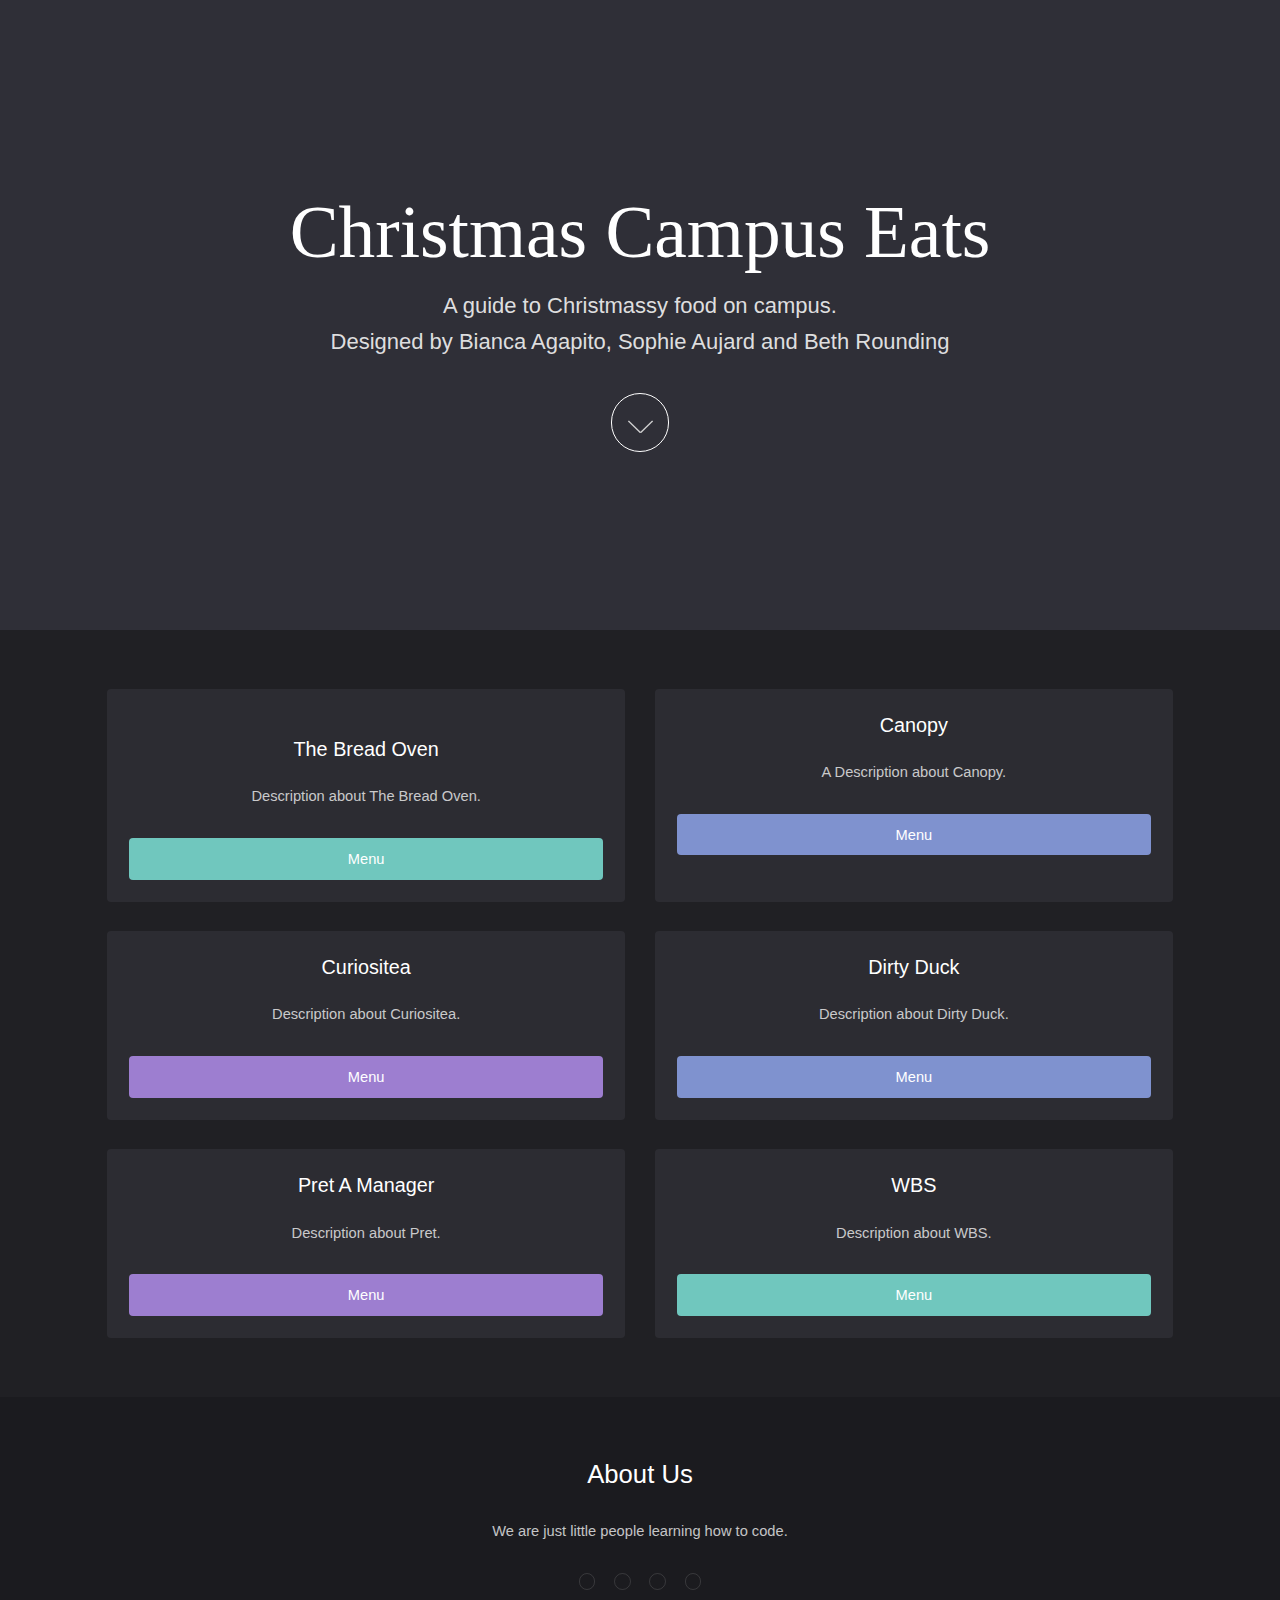
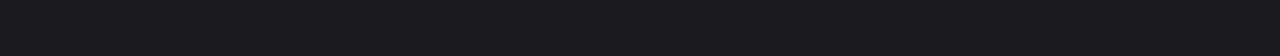
==== index2.html @ 84217073 "Updated website" ====
<!DOCTYPE HTML>
<!--
	Full Motion by TEMPLATED
	templated.co @templatedco
	Released for free under the Creative Commons Attribution 3.0 license (templated.co/license)
-->
<html>
	<head>
		<title>Christmas Campus Eats</title>
		<meta charset="utf-8" />
		<meta name="viewport" content="width=device-width, initial-scale=1" />
		<link rel="stylesheet" href="assets/css/main.css" />
	</head>
	<body id="top">

			<!-- Banner -->
			<!--
				To use a video as your background, set data-video to the name of your video without
				its extension (eg. images/banner). Your video must be available in both .mp4 and .webm
				formats to work correctly.
			-->
				<section id="banner" data-video="images/banner">
					<div class="inner">
						<header>
							<h1>Christmas Campus Eats</h1>
							<p>A guide to Christmassy food on campus.<br />
							Designed by Bianca Agapito, Sophie Aujard and Beth Rounding</p>
						</header>
						<a href="#main" class="more">Learn More</a>
					</div>
				</section>

			<!-- Main -->
				<div id="main">
					<div class="inner">

					<!-- Boxes -->
						<div class="thumbnails">

							<div class="box">
								<img src="turkey-cranberry-and-stuffing-baguette.jpeg" alt="" />
								<div class="inner">
									<h3>The Bread Oven</h3>
									<p>Description about The Bread Oven.</p>
									<a href="https://youtu.be/s6zR2T9vn2c" class="button fit" data-poptrox="youtube,800x400">Menu</a>
								</div>
							</div>

							<div class="box">
								<a href="https://youtu.be/s6zR2T9vn2c" class="image fit"><img src="images/pic02.jpg" alt="" /></a>
								<div class="inner">
									<h3>Canopy</h3>
									<p>A Description about Canopy.</p>
									<a href="https://youtu.be/s6zR2T9vn2c" class="button style2 fit" data-poptrox="youtube,800x400">Menu</a>
								</div>
							</div>

							<div class="box">
								<a href="https://youtu.be/s6zR2T9vn2c" class="image fit"><img src="images/pic03.jpg" alt="" /></a>
								<div class="inner">
									<h3>Curiositea</h3>
									<p> Description about Curiositea.</p>
									<a href="https://youtu.be/s6zR2T9vn2c" class="button style3 fit" data-poptrox="youtube,800x400">Menu</a>
								</div>
							</div>

							<div class="box">
								<a href="https://youtu.be/s6zR2T9vn2c" class="image fit"><img src="images/pic04.jpg" alt="" /></a>
								<div class="inner">
									<h3>Dirty Duck</h3>
									<p> Description about Dirty Duck.</p>
									<a href="https://youtu.be/s6zR2T9vn2c" class="button style2 fit" data-poptrox="youtube,800x400">Menu</a>
								</div>
							</div>

							<div class="box">
								<a href="https://youtu.be/s6zR2T9vn2c" class="image fit"><img src="images/pic05.jpg" alt="" /></a>
								<div class="inner">
									<h3>Pret A Manager</h3>
									<p> Description about Pret.</p>
									<a href="https://youtu.be/s6zR2T9vn2c" class="button style3 fit" data-poptrox="youtube,800x400">Menu</a>
								</div>
							</div>

							<div class="box">
								<a href="https://youtu.be/s6zR2T9vn2c" class="image fit"><img src="images/pic06.jpg" alt="" /></a>
								<div class="inner">
									<h3>WBS</h3>
									<p> Description about WBS.</p>
									<a href="https://youtu.be/s6zR2T9vn2c" class="button fit" data-poptrox="youtube,800x400">Menu</a>
								</div>
							</div>

						</div>

					</div>
				</div>

			<!-- Footer -->
				<footer id="footer">
					<div class="inner">
						<h2>About Us</h2>
						<p>We are just little people learning how to code. </p>

						<ul class="icons">
							<li><a href="#" class="icon fa-twitter"><span class="label">Twitter</span></a></li>
							<li><a href="#" class="icon fa-facebook"><span class="label">Facebook</span></a></li>
							<li><a href="#" class="icon fa-instagram"><span class="label">Instagram</span></a></li>
							<li><a href="#" class="icon fa-envelope"><span class="label">Email</span></a></li>
						</ul>
					</div>
				</footer>

		<!-- Scripts -->
			<script src="assets/js/jquery.min.js"></script>
			<script src="assets/js/jquery.scrolly.min.js"></script>
			<script src="assets/js/jquery.poptrox.min.js"></script>
			<script src="assets/js/skel.min.js"></script>
			<script src="assets/js/util.js"></script>
			<script src="assets/js/main.js"></script>

	</body>
</html>
---- assets/css/main.css ----
body {
	color: rgb(65,75,86);
  font-family:helvetica;
  margin: 0;
}
/*
	Full Motion by TEMPLATED
	templated.co @templatedco
	Released for free under the Creative Commons Attribution 3.0 license (templated.co/license)
*/

/* Reset */

	html, body, div, span, applet, object, iframe, h1, h2, h3, h4, h5, h6, p, blockquote, pre, a, abbr, acronym, address, big, cite, code, del, dfn, em, img, ins, kbd, q, s, samp, small, strike, strong, sub, sup, tt, var, b, u, i, center, dl, dt, dd, ol, ul, li, fieldset, form, label, legend, table, caption, tbody, tfoot, thead, tr, th, td, article, aside, canvas, details, embed, figure, figcaption, footer, header, hgroup, menu, nav, output, ruby, section, summary, time, mark, audio, video {
		margin: 0;
		padding: 0;
		border: 0;
		font-size: 100%;
		font: inherit;
		vertical-align: baseline;
	}

	article, aside, details, figcaption, figure, footer, header, hgroup, menu, nav, section {
		display: block;
	}

	body {
		line-height: 1;
	}

	ol, ul {
		list-style: none;
	}

	blockquote, q {
		quotes: none;
	}

	blockquote:before, blockquote:after, q:before, q:after {
		content: '';
		content: none;
	}

	table {
		border-collapse: collapse;
		border-spacing: 0;
	}

	body {
		-webkit-text-size-adjust: none;
	}

/* Box Model */

	*, *:before, *:after {
		-moz-box-sizing: border-box;
		-webkit-box-sizing: border-box;
		box-sizing: border-box;
	}

/* Basic */

	@-ms-viewport {
		width: device-width;
	}

	body {
		-ms-overflow-style: scrollbar;
	}

	@media screen and (max-width: 480px) {

		html, body {
			min-width: 320px;
		}

	}

	body {
		background: #202024;
	}

		body.is-loading *, body.is-loading *:before, body.is-loading *:after {
			-moz-animation: none !important;
			-webkit-animation: none !important;
			-ms-animation: none !important;
			animation: none !important;
			-moz-transition: none !important;
			-webkit-transition: none !important;
			-ms-transition: none !important;
			transition: none !important;
		}

/* Type */

	body, input, select, textarea {
		color: rgba(255, 255, 255, 0.75);
		font-family: "Source Sans Pro", sans-serif;
		font-size: 14pt;
		font-weight: 300;
		line-height: 1.65;
	}

		@media screen and (max-width: 1680px) {

			body, input, select, textarea {
				font-size: 11pt;
			}

		}

		@media screen and (max-width: 1280px) {

			body, input, select, textarea {
				font-size: 11pt;
			}

		}

		@media screen and (max-width: 980px) {

			body, input, select, textarea {
				font-size: 12pt;
			}

		}

		@media screen and (max-width: 736px) {

			body, input, select, textarea {
				font-size: 12pt;
			}

		}

		@media screen and (max-width: 480px) {

			body, input, select, textarea {
				font-size: 12pt;
			}

		}

	a {
		-moz-transition: background-color 0.2s ease-in-out, color 0.2s ease-in-out;
		-webkit-transition: background-color 0.2s ease-in-out, color 0.2s ease-in-out;
		-ms-transition: background-color 0.2s ease-in-out, color 0.2s ease-in-out;
		transition: background-color 0.2s ease-in-out, color 0.2s ease-in-out;
		color: rgba(255, 255, 255, 0.75);
		text-decoration: none;
		border-bottom: 1px dotted;
		outline: 0;
	}

		a:hover {
			color: #FFF;
			border: none;
		}

	strong, b {
		color: #fff;
		font-weight: 400;
	}

	em, i {
		font-style: italic;
	}

	p {
		margin: 0 0 2em 0;
	}

	h1, h2, h3, h4, h5, h6 {
		color: #fff;
		font-weight: 400;
		line-height: 1.5;
		margin: 0 0 1em 0;
	}

		h1 a, h2 a, h3 a, h4 a, h5 a, h6 a {
			color: inherit;
			text-decoration: none;
		}

	h2 {
		font-size: 1.75em;
	}

	h3 {
		font-size: 1.35em;
	}

	h4 {
		font-size: 1.1em;
	}

	h5 {
		font-size: 0.9em;
	}

	h6 {
		font-size: 0.7em;
	}

	sub {
		font-size: 0.8em;
		position: relative;
		top: 0.5em;
	}

	sup {
		font-size: 0.8em;
		position: relative;
		top: -0.5em;
	}

	blockquote {
		border-left: solid 4px rgba(144, 144, 144, 0.25);
		font-style: italic;
		margin: 0 0 2em 0;
		padding: 0.5em 0 0.5em 2em;
	}

	code {
		background: rgba(144, 144, 144, 0.075);
		border-radius: 4px;
		border: solid 1px rgba(144, 144, 144, 0.25);
		font-family: "Courier New", monospace;
		font-size: 0.9em;
		margin: 0 0.25em;
		padding: 0.25em 0.65em;
	}

	pre {
		-webkit-overflow-scrolling: touch;
		font-family: "Courier New", monospace;
		font-size: 0.9em;
		margin: 0 0 2em 0;
	}

		pre code {
			display: block;
			line-height: 1.75;
			padding: 1em 1.5em;
			overflow-x: auto;
		}

	hr {
		border: 0;
		border-bottom: solid 1px rgba(144, 144, 144, 0.25);
		margin: 2em 0;
	}

		hr.major {
			margin: 3em 0;
		}

	.align-left {
		text-align: left;
	}

	.align-center {
		text-align: center;
	}

	.align-right {
		text-align: right;
	}

/* Section/Article */

	section.special, article.special {
		text-align: center;
	}

	header p {
		color: rgba(255, 255, 255, 0.5);
		position: relative;
		margin: 0 0 1.5em 0;
	}

	header h2 + p {
		font-size: 1.25em;
		margin-top: -1em;
	}

	header h3 + p {
		font-size: 1.1em;
		margin-top: -0.8em;
	}

	header h4 + p,
	header h5 + p,
	header h6 + p {
		font-size: 0.9em;
		margin-top: -0.6em;
	}

/* Box */

	.thumbnails {
		display: -moz-flex;
		display: -webkit-flex;
		display: -ms-flex;
		display: flex;
		-moz-align-items: stretch;
		-webkit-align-items: stretch;
		-ms-align-items: stretch;
		align-items: stretch;
		-moz-justify-content: center;
		-webkit-justify-content: center;
		-ms-justify-content: center;
		justify-content: center;
		-moz-flex-wrap: wrap;
		-webkit-flex-wrap: wrap;
		-ms-flex-wrap: wrap;
		flex-wrap: wrap;
	}

		.thumbnails .box {
			margin: 0 1em 2em 1em;
			width: 30%;
		}

			@media screen and (max-width: 1280px) {

				.thumbnails .box {
					width: 45%;
				}

			}

			@media screen and (max-width: 736px) {

				.thumbnails .box {
					width: 100%;
				}

			}

/* Form */

	form {
		margin: 0 0 2em 0;
	}

	label {
		color: #fff;
		display: block;
		font-size: 0.9em;
		font-weight: 400;
		margin: 0 0 1em 0;
	}

	input[type="text"],
	input[type="password"],
	input[type="email"],
	input[type="tel"],
	select,
	textarea {
		-moz-appearance: none;
		-webkit-appearance: none;
		-ms-appearance: none;
		appearance: none;
		background: rgba(144, 144, 144, 0.075);
		border-radius: 4px;
		border: none;
		border: solid 1px rgba(144, 144, 144, 0.25);
		color: inherit;
		display: block;
		outline: 0;
		padding: 0 1em;
		text-decoration: none;
		width: 100%;
	}

		input[type="text"]:invalid,
		input[type="password"]:invalid,
		input[type="email"]:invalid,
		input[type="tel"]:invalid,
		select:invalid,
		textarea:invalid {
			box-shadow: none;
		}

		input[type="text"]:focus,
		input[type="password"]:focus,
		input[type="email"]:focus,
		input[type="tel"]:focus,
		select:focus,
		textarea:focus {
			border-color: #ff8686;
			box-shadow: 0 0 0 1px #ff8686;
		}

	.select-wrapper {
		text-decoration: none;
		display: block;
		position: relative;
	}

		.select-wrapper:before {
			content: "";
			-moz-osx-font-smoothing: grayscale;
			-webkit-font-smoothing: antialiased;
			font-family: FontAwesome;
			font-style: normal;
			font-weight: normal;
			text-transform: none !important;
		}

		.select-wrapper:before {
			color: rgba(144, 144, 144, 0.25);
			display: block;
			height: 2.75em;
			line-height: 2.75em;
			pointer-events: none;
			position: absolute;
			right: 0;
			text-align: center;
			top: 0;
			width: 2.75em;
		}

		.select-wrapper select::-ms-expand {
			display: none;
		}

	input[type="text"],
	input[type="password"],
	input[type="email"],
	select {
		height: 2.75em;
	}

	textarea {
		padding: 0.75em 1em;
	}

	input[type="checkbox"],
	input[type="radio"] {
		-moz-appearance: none;
		-webkit-appearance: none;
		-ms-appearance: none;
		appearance: none;
		display: block;
		float: left;
		margin-right: -2em;
		opacity: 0;
		width: 1em;
		z-index: -1;
	}

		input[type="checkbox"] + label,
		input[type="radio"] + label {
			text-decoration: none;
			color: rgba(255, 255, 255, 0.75);
			cursor: pointer;
			display: inline-block;
			font-size: 1em;
			font-weight: 300;
			padding-left: 2.4em;
			padding-right: 0.75em;
			position: relative;
		}

			input[type="checkbox"] + label:before,
			input[type="radio"] + label:before {
				-moz-osx-font-smoothing: grayscale;
				-webkit-font-smoothing: antialiased;
				font-family: FontAwesome;
				font-style: normal;
				font-weight: normal;
				text-transform: none !important;
			}

			input[type="checkbox"] + label:before,
			input[type="radio"] + label:before {
				background: rgba(144, 144, 144, 0.075);
				border-radius: 4px;
				border: solid 1px rgba(144, 144, 144, 0.25);
				content: '';
				display: inline-block;
				height: 1.65em;
				left: 0;
				line-height: 1.58125em;
				position: absolute;
				text-align: center;
				top: 0;
				width: 1.65em;
			}

		input[type="checkbox"]:checked + label:before,
		input[type="radio"]:checked + label:before {
			background: #ff8686;
			border-color: #ff8686;
			color: #ffffff;
			content: '\f00c';
		}

		input[type="checkbox"]:focus + label:before,
		input[type="radio"]:focus + label:before {
			border-color: #ff8686;
			box-shadow: 0 0 0 1px #ff8686;
		}

	input[type="checkbox"] + label:before {
		border-radius: 4px;
	}

	input[type="radio"] + label:before {
		border-radius: 100%;
	}

	::-webkit-input-placeholder {
		color: rgba(255, 255, 255, 0.5) !important;
		opacity: 1.0;
	}

	:-moz-placeholder {
		color: rgba(255, 255, 255, 0.5) !important;
		opacity: 1.0;
	}

	::-moz-placeholder {
		color: rgba(255, 255, 255, 0.5) !important;
		opacity: 1.0;
	}

	:-ms-input-placeholder {
		color: rgba(255, 255, 255, 0.5) !important;
		opacity: 1.0;
	}

	.formerize-placeholder {
		color: rgba(255, 255, 255, 0.5) !important;
		opacity: 1.0;
	}

/* Box */

	.box {
		border-radius: 4px;
		margin-bottom: 2em;
		background: #2c2c32;
		text-align: center;
	}

		.box > :last-child,
		.box > :last-child > :last-child,
		.box > :last-child > :last-child > :last-child {
			margin-bottom: 0;
		}

		.box .image.fit {
			margin: 0;
		}

		.box .image img {
			border-radius: 4px 4px 0 0;
		}

		.box .inner {
			padding: 1.5em;
			width: 100% !important;
		}

			@media screen and (max-width: 480px) {

				.box .inner {
					padding: 1em;
				}

			}

		.box.alt {
			border: 0;
			border-radius: 0;
			padding: 0;
		}

/* Icon */

	.icon {
		text-decoration: none;
		border-bottom: none;
		position: relative;
	}

		.icon:before {
			-moz-osx-font-smoothing: grayscale;
			-webkit-font-smoothing: antialiased;
			font-family: FontAwesome;
			font-style: normal;
			font-weight: normal;
			text-transform: none !important;
		}

		.icon > .label {
			display: none;
		}

/* Image */

	.image {
		border-radius: 4px;
		border: 0;
		display: inline-block;
		position: relative;
	}

		.image img {
			border-radius: 4px;
			display: block;
		}

		.image.left, .image.right {
			max-width: 40%;
		}

			.image.left img, .image.right img {
				width: 100%;
			}

		.image.left {
			float: left;
			padding: 0 1.5em 1em 0;
			top: 0.25em;
		}

		.image.right {
			float: right;
			padding: 0 0 1em 1.5em;
			top: 0.25em;
		}

		.image.fit {
			display: block;
			margin: 0 0 2em 0;
			width: 100%;
		}

			.image.fit img {
				width: 100%;
			}

		.image.main {
			display: block;
			margin: 0 0 3em 0;
			width: 100%;
		}

			.image.main img {
				width: 100%;
			}

/* List */

	ol {
		list-style: decimal;
		margin: 0 0 2em 0;
		padding-left: 1.25em;
	}

		ol li {
			padding-left: 0.25em;
		}

	ul {
		list-style: disc;
		margin: 0 0 2em 0;
		padding-left: 1em;
	}

		ul li {
			padding-left: 0.5em;
		}

		ul.alt {
			list-style: none;
			padding-left: 0;
		}

			ul.alt li {
				border-top: solid 1px rgba(144, 144, 144, 0.25);
				padding: 0.5em 0;
			}

				ul.alt li:first-child {
					border-top: 0;
					padding-top: 0;
				}

		ul.icons {
			cursor: default;
			list-style: none;
			padding-left: 0;
		}

			ul.icons li {
				display: inline-block;
				text-align: center;
				padding-left: 0;
				padding-right: 1em;
			}

				ul.icons li a {
					display: block;
					border-radius: 100%;
					margin: 0;
					padding: 0.5em;
					border: solid 1px rgba(144, 144, 144, 0.25);
					color: rgba(144, 144, 144, 0.25);
				}

					ul.icons li a:before {
						font-size: 1.5em;
						display: block;
						width: 1.5em;
						height: 1.5em;
						line-height: 1.5em;
					}

					ul.icons li a:hover {
						background-color: #202024;
						color: #FFF;
					}

				ul.icons li:last-child {
					padding-right: 0;
				}

		ul.actions {
			cursor: default;
			list-style: none;
			padding-left: 0;
		}

			ul.actions li {
				display: inline-block;
				padding: 0 1em 0 0;
				vertical-align: middle;
			}

				ul.actions li:last-child {
					padding-right: 0;
				}

			ul.actions.small li {
				padding: 0 0.5em 0 0;
			}

			ul.actions.vertical li {
				display: block;
				padding: 1em 0 0 0;
			}

				ul.actions.vertical li:first-child {
					padding-top: 0;
				}

				ul.actions.vertical li > * {
					margin-bottom: 0;
				}

			ul.actions.vertical.small li {
				padding: 0.5em 0 0 0;
			}

				ul.actions.vertical.small li:first-child {
					padding-top: 0;
				}

			ul.actions.fit {
				display: table;
				margin-left: -1em;
				padding: 0;
				table-layout: fixed;
				width: calc(100% + 1em);
			}

				ul.actions.fit li {
					display: table-cell;
					padding: 0 0 0 1em;
				}

					ul.actions.fit li > * {
						margin-bottom: 0;
					}

				ul.actions.fit.small {
					margin-left: -0.5em;
					width: calc(100% + 0.5em);
				}

					ul.actions.fit.small li {
						padding: 0 0 0 0.5em;
					}

			@media screen and (max-width: 480px) {

				ul.actions {
					margin: 0 0 2em 0;
				}

					ul.actions li {
						padding: 1em 0 0 0;
						display: block;
						text-align: center;
						width: 100%;
					}

						ul.actions li:first-child {
							padding-top: 0;
						}

						ul.actions li > * {
							width: 100%;
							margin: 0 !important;
						}

							ul.actions li > *.icon:before {
								margin-left: -2em;
							}

					ul.actions.small li {
						padding: 0.5em 0 0 0;
					}

						ul.actions.small li:first-child {
							padding-top: 0;
						}

			}

	dl {
		margin: 0 0 2em 0;
	}

		dl dt {
			display: block;
			font-weight: 400;
			margin: 0 0 1em 0;
		}

		dl dd {
			margin-left: 2em;
		}

/* Table */

	.table-wrapper {
		-webkit-overflow-scrolling: touch;
		overflow-x: auto;
	}

	table {
		margin: 0 0 2em 0;
		width: 100%;
	}

		table tbody tr {
			border: solid 1px rgba(144, 144, 144, 0.25);
			border-left: 0;
			border-right: 0;
		}

			table tbody tr:nth-child(2n + 1) {
				background-color: rgba(144, 144, 144, 0.075);
			}

		table td {
			padding: 0.75em 0.75em;
		}

		table th {
			color: #fff;
			font-size: 0.9em;
			font-weight: 400;
			padding: 0 0.75em 0.75em 0.75em;
			text-align: left;
		}

		table thead {
			border-bottom: solid 2px rgba(144, 144, 144, 0.25);
		}

		table tfoot {
			border-top: solid 2px rgba(144, 144, 144, 0.25);
		}

		table.alt {
			border-collapse: separate;
		}

			table.alt tbody tr td {
				border: solid 1px rgba(144, 144, 144, 0.25);
				border-left-width: 0;
				border-top-width: 0;
			}

				table.alt tbody tr td:first-child {
					border-left-width: 1px;
				}

			table.alt tbody tr:first-child td {
				border-top-width: 1px;
			}

			table.alt thead {
				border-bottom: 0;
			}

			table.alt tfoot {
				border-top: 0;
			}

/* Button */

	input[type="submit"],
	input[type="reset"],
	input[type="button"],
	button,
	.button {
		-moz-appearance: none;
		-webkit-appearance: none;
		-ms-appearance: none;
		appearance: none;
		-moz-transition: background-color 0.2s ease-in-out, color 0.2s ease-in-out;
		-webkit-transition: background-color 0.2s ease-in-out, color 0.2s ease-in-out;
		-ms-transition: background-color 0.2s ease-in-out, color 0.2s ease-in-out;
		transition: background-color 0.2s ease-in-out, color 0.2s ease-in-out;
		background-color: #70c7be;
		border-radius: 4px;
		border: 0;
		color: #ffffff !important;
		cursor: pointer;
		display: inline-block;
		font-weight: 400;
		height: 2.85em;
		line-height: 2.95em;
		padding: 0 1.5em;
		text-align: center;
		text-decoration: none;
		white-space: nowrap;
	}

		input[type="submit"]:hover,
		input[type="reset"]:hover,
		input[type="button"]:hover,
		button:hover,
		.button:hover {
			background-color: #82cec6;
		}

		input[type="submit"]:active,
		input[type="reset"]:active,
		input[type="button"]:active,
		button:active,
		.button:active {
			background-color: #5ec0b6;
		}

		input[type="submit"].icon,
		input[type="reset"].icon,
		input[type="button"].icon,
		button.icon,
		.button.icon {
			padding-left: 1.35em;
		}

			input[type="submit"].icon:before,
			input[type="reset"].icon:before,
			input[type="button"].icon:before,
			button.icon:before,
			.button.icon:before {
				margin-right: 0.5em;
			}

		input[type="submit"].fit,
		input[type="reset"].fit,
		input[type="button"].fit,
		button.fit,
		.button.fit {
			display: block;
			margin: 0 0 1em 0;
			width: 100%;
		}

		input[type="submit"].small,
		input[type="reset"].small,
		input[type="button"].small,
		button.small,
		.button.small {
			font-size: 0.8em;
		}

		input[type="submit"].big,
		input[type="reset"].big,
		input[type="button"].big,
		button.big,
		.button.big {
			font-size: 1.35em;
		}

		input[type="submit"].disabled, input[type="submit"]:disabled,
		input[type="reset"].disabled,
		input[type="reset"]:disabled,
		input[type="button"].disabled,
		input[type="button"]:disabled,
		button.disabled,
		button:disabled,
		.button.disabled,
		.button:disabled {
			background-color: rgba(255, 255, 255, 0.75) !important;
			box-shadow: inset 0 -0.15em 0 0 rgba(0, 0, 0, 0.15);
			color: #202024 !important;
			cursor: default;
			opacity: 0.25;
		}

		input[type="submit"].style2,
		input[type="reset"].style2,
		input[type="button"].style2,
		button.style2,
		.button.style2 {
			background-color: #7f92cf;
		}

			input[type="submit"].style2:hover,
			input[type="reset"].style2:hover,
			input[type="button"].style2:hover,
			button.style2:hover,
			.button.style2:hover {
				background-color: #92a2d6;
			}

			input[type="submit"].style2:active,
			input[type="reset"].style2:active,
			input[type="button"].style2:active,
			button.style2:active,
			.button.style2:active {
				background-color: #6c82c8;
			}

		input[type="submit"].style3,
		input[type="reset"].style3,
		input[type="button"].style3,
		button.style3,
		.button.style3 {
			background-color: #9d7ed0;
		}

			input[type="submit"].style3:hover,
			input[type="reset"].style3:hover,
			input[type="button"].style3:hover,
			button.style3:hover,
			.button.style3:hover {
				background-color: #ab91d7;
			}

			input[type="submit"].style3:active,
			input[type="reset"].style3:active,
			input[type="button"].style3:active,
			button.style3:active,
			.button.style3:active {
				background-color: #8f6bc9;
			}

		@media screen and (max-width: 480px) {

			input[type="submit"],
			input[type="reset"],
			input[type="button"],
			button,
			.button {
				padding: 0;
			}

		}

/* Poptrox */

	.poptrox-popup {
		-moz-box-sizing: content-box;
		-webkit-box-sizing: content-box;
		-ms-box-sizing: content-box;
		box-sizing: content-box;
		background: #000;
		box-shadow: 0 0.5em 3em 0 rgba(0, 0, 0, 0.25);
		border-radius: 4px;
		padding: 2em;
		overflow: hidden;
	}

		.poptrox-popup .closer {
			-moz-transition: opacity 0.2s ease-in-out;
			-webkit-transition: opacity 0.2s ease-in-out;
			-ms-transition: opacity 0.2s ease-in-out;
			transition: opacity 0.2s ease-in-out;
			text-decoration: none;
			position: absolute;
			top: .5em;
			right: .5em;
			z-index: 11000;
			-webkit-tap-highlight-color: rgba(255, 255, 255, 0);
			white-space: nowrap;
			text-indent: 2em;
			overflow: hidden;
			width: 2em;
			height: 2em;
			display: block;
		}

			.poptrox-popup .closer:before {
				content: "\f00d";
				-moz-osx-font-smoothing: grayscale;
				-webkit-font-smoothing: antialiased;
				font-family: FontAwesome;
				font-style: normal;
				font-weight: normal;
				text-transform: none !important;
				display: block;
				position: relative;
				text-indent: 0;
				border-radius: 100%;
				box-shadow: inset 0 0 0 1px rgba(255, 255, 255, 0.25);
				color: #ffffff !important;
				width: 2em;
				height: 2em;
				line-height: 2em;
			}

		.poptrox-popup:hover .closer {
			opacity: 0.5;
		}

		.poptrox-popup:hover .closer:hover {
			opacity: 1.0;
		}

		@media screen and (max-width: 736px) {

			.poptrox-popup {
				padding: 0;
			}

				.poptrox-popup .closer {
					display: none !important;
				}

		}

/* Banner */

	#banner {
		-moz-align-items: center;
		-webkit-align-items: center;
		-ms-align-items: center;
		align-items: center;
		display: -moz-flex;
		display: -webkit-flex;
		display: -ms-flex;
		display: flex;
		-moz-justify-content: center;
		-webkit-justify-content: center;
		-ms-justify-content: center;
		justify-content: center;
		padding: 8em 4em 6em 4em;
		min-height: 70vh;
		background-image: url("../../images/banner.jpg");
		background-position: center;
		background-size: cover;
		background-repeat: no-repeat;
		border-top: 0;
		position: relative;
		text-align: center;
		overflow: hidden;
	}

		#banner .inner {
			text-align: center;
			position: relative;
			z-index: 2;
		}

		#banner h1 {
			color: #fff;
			font-size: 5em;
			font-weight: 400;
			font-family: 'Passion One', cursive;
			margin: 0;
		}

			@media screen and (max-width: 980px) {

				#banner h1 {
					font-size: 5em;
				}

			}

			@media screen and (max-width: 736px) {

				#banner h1 {
					font-size: 3em;
				}

			}

		#banner p {
			color: rgba(255, 255, 255, 0.85);
			font-size: 1.5em;
			font-weight: 300;
		}

			@media screen and (max-width: 980px) {

				#banner p {
					font-size: 1.5em;
				}

			}

			@media screen and (max-width: 480px) {

				#banner p {
					font-size: 1.25em;
				}

			}

		#banner a {
			color: rgba(255, 255, 255, 0.75);
			text-decoration: none;
			border-bottom: 1px dotted;
		}

			#banner a:hover {
				color: #FFF;
				border: none;
			}

		#banner .more {
			background-image: url("images/arrow.svg");
			background-position: center 1.35em;
			background-repeat: no-repeat;
			background-size: auto;
			border: 1px solid #fff;
			border-radius: 100%;
			color: rgba(255, 255, 255, 0.75);
			display: block;
			height: 4em;
			text-indent: 4em;
			overflow: hidden;
			white-space: nowrap;
			width: 4em;
			z-index: 2;
			margin: 0 auto 2em auto;
		}

			#banner .more:hover {
				background-color: rgba(255, 255, 255, 0.05);
				border: 1px solid #fff;
				color: #FFF;
			}

		#banner video {
			-moz-transform: translateX(50%) translateY(50%);
			-webkit-transform: translateX(50%) translateY(50%);
			-ms-transform: translateX(50%) translateY(50%);
			transform: translateX(50%) translateY(50%);
			position: absolute;
			bottom: 50%;
			right: 50%;
			width: auto;
			height: auto;
			min-width: 100%;
			min-height: 100%;
			overflow: hidden;
		}

		#banner:before {
			-moz-transition: opacity 3s ease;
			-webkit-transition: opacity 3s ease;
			-ms-transition: opacity 3s ease;
			transition: opacity 3s ease;
			-moz-transition-delay: 1s;
			-webkit-transition-delay: 1s;
			-ms-transition-delay: 1s;
			transition-delay: 1s;
			content: '';
			background-color: #42424f;
			display: block;
			height: 100%;
			left: 0;
			opacity: 0.45;
			position: absolute;
			top: 0;
			width: 100%;
			z-index: 1;
		}

		@media screen and (max-width: 1280px) {

			#banner video {
				display: none;
			}

		}

		@media screen and (max-width: 980px) {

			#banner br {
				display: none;
			}

		}

		@media screen and (max-width: 736px) {

			#banner {
				min-height: 0;
				padding: 6em 2em 4em 2em;
			}

				#banner br {
					display: none;
				}

		}

		body.is-loading #banner:before {
			opacity: 1;
		}

/* Main */

	#main {
		padding: 4em 0 2em 0;
	}

		@media screen and (max-width: 736px) {

			#main {
				padding: 3em 0 1em 0;
			}

		}

		#main .inner {
			width: 90%;
			max-width: 80em;
			margin: 0 auto;
		}

			@media screen and (max-width: 480px) {

				#main .inner {
					width: 95%;
				}

			}

/* Footer */

	#footer {
		padding: 4em 0 2em 0;
		background-color: #1b1b1f;
		text-align: center;
	}

		#footer .inner {
			width: 50%;
			margin: 0 auto;
		}

			@media screen and (max-width: 980px) {

				#footer .inner {
					width: 75%;
				}

			}

			@media screen and (max-width: 480px) {

				#footer .inner {
					width: 90%;
				}

			}

		#footer .copyright {
			color: rgba(255, 255, 255, 0.5);
			font-size: 0.9em;
			margin: 0 0 2em 0;
			padding: 0;
			text-align: center;
		}

		@media screen and (max-width: 736px) {

			#footer {
				padding: 3em 0 1em 0;
			}

		}
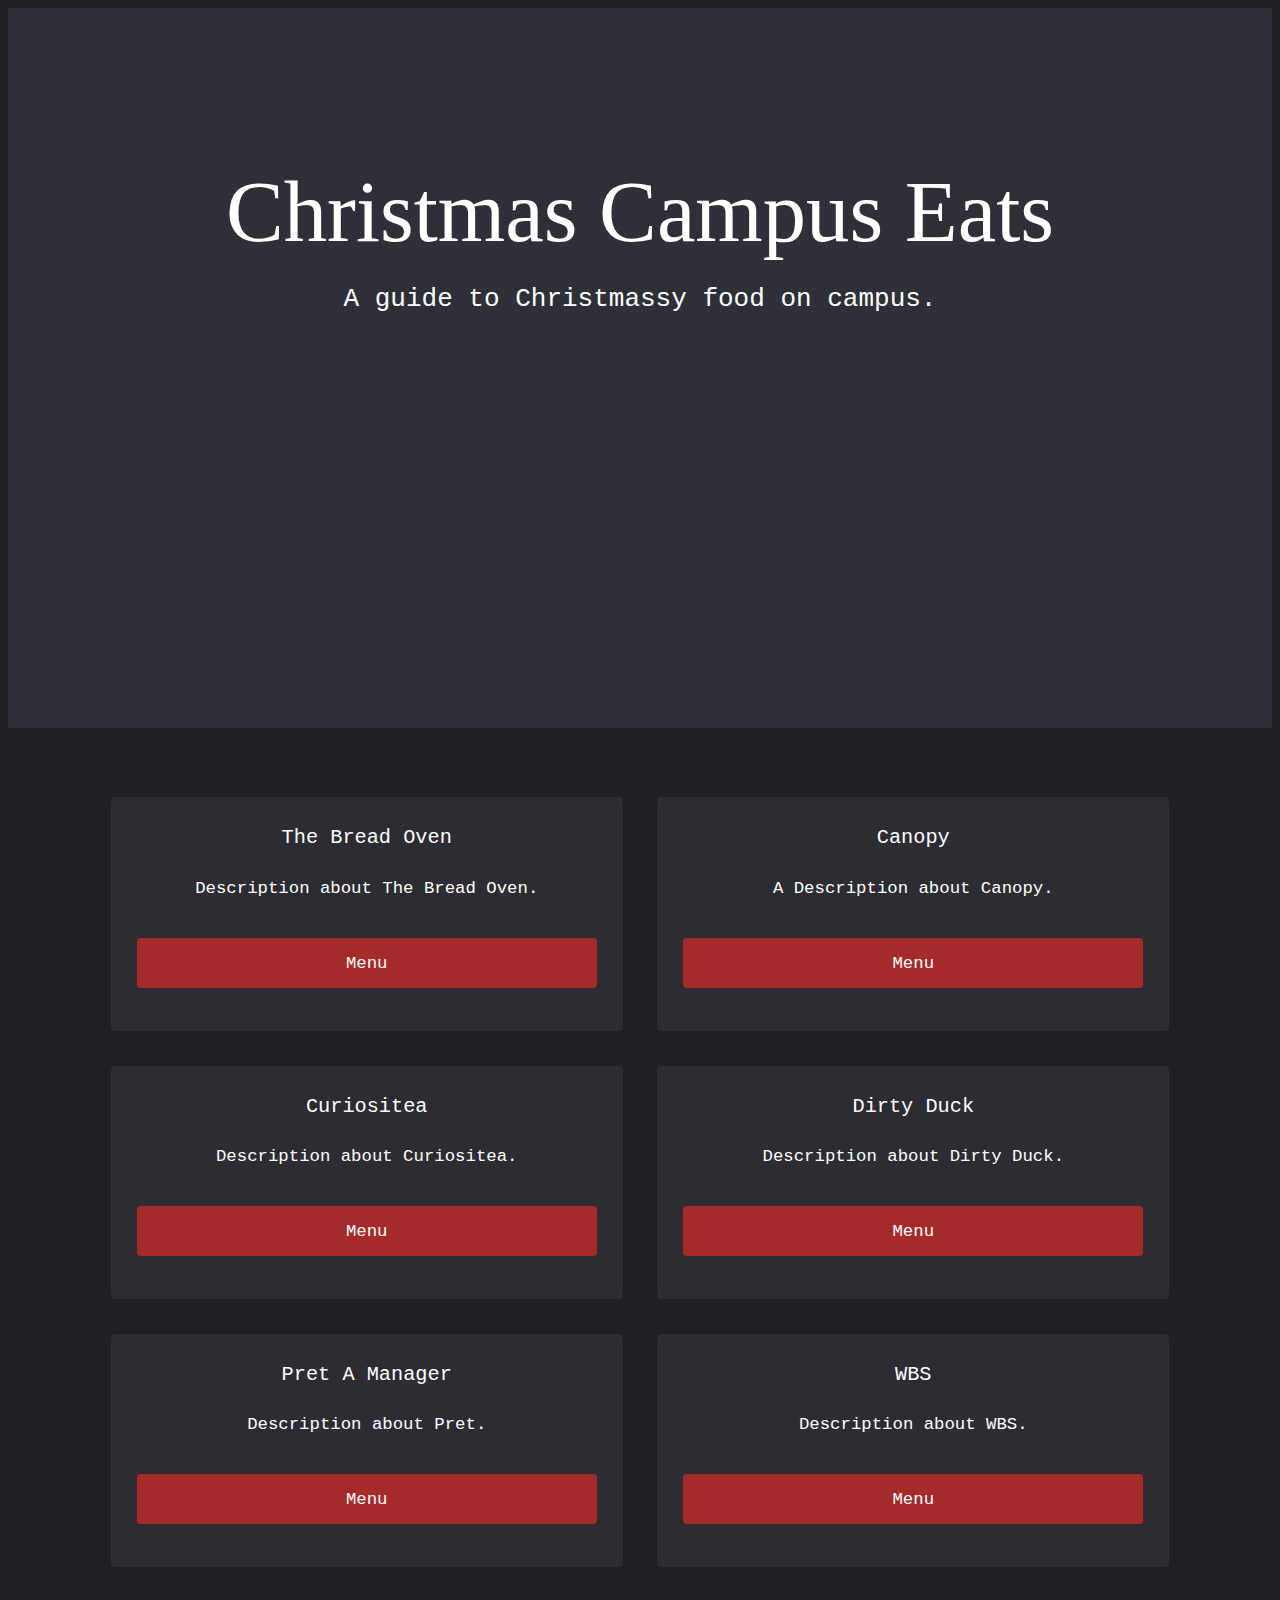
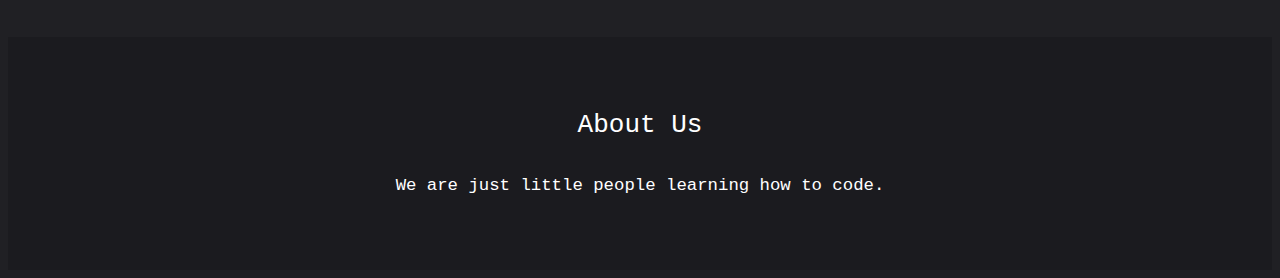
==== commit b4dc9274: "Move the files" ====
--- a/index2.html
+++ b/index2.html
@@ -1,9 +1,4 @@
 <!DOCTYPE HTML>
-<!--
-	Full Motion by TEMPLATED
-	templated.co @templatedco
-	Released for free under the Creative Commons Attribution 3.0 license (templated.co/license)
--->
 <html>
 	<head>
 		<title>Christmas Campus Eats</title>
@@ -12,21 +7,13 @@
 		<link rel="stylesheet" href="assets/css/main.css" />
 	</head>
 	<body id="top">
-
-			<!-- Banner -->
-			<!--
-				To use a video as your background, set data-video to the name of your video without
-				its extension (eg. images/banner). Your video must be available in both .mp4 and .webm
-				formats to work correctly.
-			-->
 				<section id="banner" data-video="images/banner">
 					<div class="inner">
 						<header>
 							<h1>Christmas Campus Eats</h1>
 							<p>A guide to Christmassy food on campus.<br />
-							Designed by Bianca Agapito, Sophie Aujard and Beth Rounding</p>
+							</p>
 						</header>
-						<a href="#main" class="more">Learn More</a>
 					</div>
 				</section>
 
@@ -38,56 +25,50 @@
 						<div class="thumbnails">
 
 							<div class="box">
-								<img src="turkey-cranberry-and-stuffing-baguette.jpeg" alt="" />
 								<div class="inner">
 									<h3>The Bread Oven</h3>
 									<p>Description about The Bread Oven.</p>
-									<a href="https://youtu.be/s6zR2T9vn2c" class="button fit" data-poptrox="youtube,800x400">Menu</a>
+									<a class="button fit" >Menu</a>
 								</div>
 							</div>
 
 							<div class="box">
-								<a href="https://youtu.be/s6zR2T9vn2c" class="image fit"><img src="images/pic02.jpg" alt="" /></a>
 								<div class="inner">
 									<h3>Canopy</h3>
 									<p>A Description about Canopy.</p>
-									<a href="https://youtu.be/s6zR2T9vn2c" class="button style2 fit" data-poptrox="youtube,800x400">Menu</a>
+									<a class="button style2 fit" >Menu</a>
 								</div>
 							</div>
 
 							<div class="box">
-								<a href="https://youtu.be/s6zR2T9vn2c" class="image fit"><img src="images/pic03.jpg" alt="" /></a>
 								<div class="inner">
 									<h3>Curiositea</h3>
 									<p> Description about Curiositea.</p>
-									<a href="https://youtu.be/s6zR2T9vn2c" class="button style3 fit" data-poptrox="youtube,800x400">Menu</a>
+									<a class="button style3 fit" >Menu</a>
 								</div>
 							</div>
 
 							<div class="box">
-								<a href="https://youtu.be/s6zR2T9vn2c" class="image fit"><img src="images/pic04.jpg" alt="" /></a>
 								<div class="inner">
 									<h3>Dirty Duck</h3>
 									<p> Description about Dirty Duck.</p>
-									<a href="https://youtu.be/s6zR2T9vn2c" class="button style2 fit" data-poptrox="youtube,800x400">Menu</a>
+									<a class="button style2 fit" >Menu</a>
 								</div>
 							</div>
 
 							<div class="box">
-								<a href="https://youtu.be/s6zR2T9vn2c" class="image fit"><img src="images/pic05.jpg" alt="" /></a>
 								<div class="inner">
 									<h3>Pret A Manager</h3>
 									<p> Description about Pret.</p>
-									<a href="https://youtu.be/s6zR2T9vn2c" class="button style3 fit" data-poptrox="youtube,800x400">Menu</a>
+									<a class="button style3 fit" >Menu</a>
 								</div>
 							</div>
 
 							<div class="box">
-								<a href="https://youtu.be/s6zR2T9vn2c" class="image fit"><img src="images/pic06.jpg" alt="" /></a>
 								<div class="inner">
 									<h3>WBS</h3>
 									<p> Description about WBS.</p>
-									<a href="https://youtu.be/s6zR2T9vn2c" class="button fit" data-poptrox="youtube,800x400">Menu</a>
+									<a class="button fit" >Menu</a>
 								</div>
 							</div>
 
@@ -101,23 +82,7 @@
 					<div class="inner">
 						<h2>About Us</h2>
 						<p>We are just little people learning how to code. </p>
-
-						<ul class="icons">
-							<li><a href="#" class="icon fa-twitter"><span class="label">Twitter</span></a></li>
-							<li><a href="#" class="icon fa-facebook"><span class="label">Facebook</span></a></li>
-							<li><a href="#" class="icon fa-instagram"><span class="label">Instagram</span></a></li>
-							<li><a href="#" class="icon fa-envelope"><span class="label">Email</span></a></li>
-						</ul>
 					</div>
 				</footer>
-
-		<!-- Scripts -->
-			<script src="assets/js/jquery.min.js"></script>
-			<script src="assets/js/jquery.scrolly.min.js"></script>
-			<script src="assets/js/jquery.poptrox.min.js"></script>
-			<script src="assets/js/skel.min.js"></script>
-			<script src="assets/js/util.js"></script>
-			<script src="assets/js/main.js"></script>
-
 	</body>
 </html>
--- a/assets/css/main.css
+++ b/assets/css/main.css
@@ -1,54 +1,7 @@
-body {
-	color: rgb(65,75,86);
-  font-family:helvetica;
-  margin: 0;
-}
-/*
-	Full Motion by TEMPLATED
-	templated.co @templatedco
-	Released for free under the Creative Commons Attribution 3.0 license (templated.co/license)
-*/
-
-/* Reset */
-
-	html, body, div, span, applet, object, iframe, h1, h2, h3, h4, h5, h6, p, blockquote, pre, a, abbr, acronym, address, big, cite, code, del, dfn, em, img, ins, kbd, q, s, samp, small, strike, strong, sub, sup, tt, var, b, u, i, center, dl, dt, dd, ol, ul, li, fieldset, form, label, legend, table, caption, tbody, tfoot, thead, tr, th, td, article, aside, canvas, details, embed, figure, figcaption, footer, header, hgroup, menu, nav, output, ruby, section, summary, time, mark, audio, video {
-		margin: 0;
-		padding: 0;
-		border: 0;
-		font-size: 100%;
-		font: inherit;
-		vertical-align: baseline;
-	}
-
-	article, aside, details, figcaption, figure, footer, header, hgroup, menu, nav, section {
-		display: block;
-	}
-
 	body {
 		line-height: 1;
 	}
 
-	ol, ul {
-		list-style: none;
-	}
-
-	blockquote, q {
-		quotes: none;
-	}
-
-	blockquote:before, blockquote:after, q:before, q:after {
-		content: '';
-		content: none;
-	}
-
-	table {
-		border-collapse: collapse;
-		border-spacing: 0;
-	}
-
-	body {
-		-webkit-text-size-adjust: none;
-	}
 
 /* Box Model */
 
@@ -80,81 +33,17 @@
 		background: #202024;
 	}
 
-		body.is-loading *, body.is-loading *:before, body.is-loading *:after {
-			-moz-animation: none !important;
-			-webkit-animation: none !important;
-			-ms-animation: none !important;
-			animation: none !important;
-			-moz-transition: none !important;
-			-webkit-transition: none !important;
-			-ms-transition: none !important;
-			transition: none !important;
-		}
 
 /* Type */
 
-	body, input, select, textarea {
-		color: rgba(255, 255, 255, 0.75);
-		font-family: "Source Sans Pro", sans-serif;
-		font-size: 14pt;
+	body, select, textarea {
+		color: rgb(255, 255, 255);
+		font-family: "Courier New", sans-serif;
+		font-size: 13pt;
 		font-weight: 300;
-		line-height: 1.65;
-	}
-
-		@media screen and (max-width: 1680px) {
-
-			body, input, select, textarea {
-				font-size: 11pt;
-			}
-
-		}
-
-		@media screen and (max-width: 1280px) {
-
-			body, input, select, textarea {
-				font-size: 11pt;
-			}
-
-		}
-
-		@media screen and (max-width: 980px) {
-
-			body, input, select, textarea {
-				font-size: 12pt;
-			}
-
-		}
-
-		@media screen and (max-width: 736px) {
-
-			body, input, select, textarea {
-				font-size: 12pt;
-			}
-
-		}
-
-		@media screen and (max-width: 480px) {
-
-			body, input, select, textarea {
-				font-size: 12pt;
-			}
-
-		}
-
-	a {
-		-moz-transition: background-color 0.2s ease-in-out, color 0.2s ease-in-out;
-		-webkit-transition: background-color 0.2s ease-in-out, color 0.2s ease-in-out;
-		-ms-transition: background-color 0.2s ease-in-out, color 0.2s ease-in-out;
-		transition: background-color 0.2s ease-in-out, color 0.2s ease-in-out;
-		color: rgba(255, 255, 255, 0.75);
-		text-decoration: none;
-		border-bottom: 1px dotted;
-		outline: 0;
-	}
-
-		a:hover {
-			color: #FFF;
-			border: none;
+		line-height: 1.70;
+	}
+
 		}
 
 	strong, b {
@@ -162,9 +51,6 @@
 		font-weight: 400;
 	}
 
-	em, i {
-		font-style: italic;
-	}
 
 	p {
 		margin: 0 0 2em 0;
@@ -177,84 +63,6 @@
 		margin: 0 0 1em 0;
 	}
 
-		h1 a, h2 a, h3 a, h4 a, h5 a, h6 a {
-			color: inherit;
-			text-decoration: none;
-		}
-
-	h2 {
-		font-size: 1.75em;
-	}
-
-	h3 {
-		font-size: 1.35em;
-	}
-
-	h4 {
-		font-size: 1.1em;
-	}
-
-	h5 {
-		font-size: 0.9em;
-	}
-
-	h6 {
-		font-size: 0.7em;
-	}
-
-	sub {
-		font-size: 0.8em;
-		position: relative;
-		top: 0.5em;
-	}
-
-	sup {
-		font-size: 0.8em;
-		position: relative;
-		top: -0.5em;
-	}
-
-	blockquote {
-		border-left: solid 4px rgba(144, 144, 144, 0.25);
-		font-style: italic;
-		margin: 0 0 2em 0;
-		padding: 0.5em 0 0.5em 2em;
-	}
-
-	code {
-		background: rgba(144, 144, 144, 0.075);
-		border-radius: 4px;
-		border: solid 1px rgba(144, 144, 144, 0.25);
-		font-family: "Courier New", monospace;
-		font-size: 0.9em;
-		margin: 0 0.25em;
-		padding: 0.25em 0.65em;
-	}
-
-	pre {
-		-webkit-overflow-scrolling: touch;
-		font-family: "Courier New", monospace;
-		font-size: 0.9em;
-		margin: 0 0 2em 0;
-	}
-
-		pre code {
-			display: block;
-			line-height: 1.75;
-			padding: 1em 1.5em;
-			overflow-x: auto;
-		}
-
-	hr {
-		border: 0;
-		border-bottom: solid 1px rgba(144, 144, 144, 0.25);
-		margin: 2em 0;
-	}
-
-		hr.major {
-			margin: 3em 0;
-		}
-
 	.align-left {
 		text-align: left;
 	}
@@ -265,35 +73,6 @@
 
 	.align-right {
 		text-align: right;
-	}
-
-/* Section/Article */
-
-	section.special, article.special {
-		text-align: center;
-	}
-
-	header p {
-		color: rgba(255, 255, 255, 0.5);
-		position: relative;
-		margin: 0 0 1.5em 0;
-	}
-
-	header h2 + p {
-		font-size: 1.25em;
-		margin-top: -1em;
-	}
-
-	header h3 + p {
-		font-size: 1.1em;
-		margin-top: -0.8em;
-	}
-
-	header h4 + p,
-	header h5 + p,
-	header h6 + p {
-		font-size: 0.9em;
-		margin-top: -0.6em;
 	}
 
 /* Box */
@@ -338,205 +117,6 @@
 
 			}
 
-/* Form */
-
-	form {
-		margin: 0 0 2em 0;
-	}
-
-	label {
-		color: #fff;
-		display: block;
-		font-size: 0.9em;
-		font-weight: 400;
-		margin: 0 0 1em 0;
-	}
-
-	input[type="text"],
-	input[type="password"],
-	input[type="email"],
-	input[type="tel"],
-	select,
-	textarea {
-		-moz-appearance: none;
-		-webkit-appearance: none;
-		-ms-appearance: none;
-		appearance: none;
-		background: rgba(144, 144, 144, 0.075);
-		border-radius: 4px;
-		border: none;
-		border: solid 1px rgba(144, 144, 144, 0.25);
-		color: inherit;
-		display: block;
-		outline: 0;
-		padding: 0 1em;
-		text-decoration: none;
-		width: 100%;
-	}
-
-		input[type="text"]:invalid,
-		input[type="password"]:invalid,
-		input[type="email"]:invalid,
-		input[type="tel"]:invalid,
-		select:invalid,
-		textarea:invalid {
-			box-shadow: none;
-		}
-
-		input[type="text"]:focus,
-		input[type="password"]:focus,
-		input[type="email"]:focus,
-		input[type="tel"]:focus,
-		select:focus,
-		textarea:focus {
-			border-color: #ff8686;
-			box-shadow: 0 0 0 1px #ff8686;
-		}
-
-	.select-wrapper {
-		text-decoration: none;
-		display: block;
-		position: relative;
-	}
-
-		.select-wrapper:before {
-			content: "";
-			-moz-osx-font-smoothing: grayscale;
-			-webkit-font-smoothing: antialiased;
-			font-family: FontAwesome;
-			font-style: normal;
-			font-weight: normal;
-			text-transform: none !important;
-		}
-
-		.select-wrapper:before {
-			color: rgba(144, 144, 144, 0.25);
-			display: block;
-			height: 2.75em;
-			line-height: 2.75em;
-			pointer-events: none;
-			position: absolute;
-			right: 0;
-			text-align: center;
-			top: 0;
-			width: 2.75em;
-		}
-
-		.select-wrapper select::-ms-expand {
-			display: none;
-		}
-
-	input[type="text"],
-	input[type="password"],
-	input[type="email"],
-	select {
-		height: 2.75em;
-	}
-
-	textarea {
-		padding: 0.75em 1em;
-	}
-
-	input[type="checkbox"],
-	input[type="radio"] {
-		-moz-appearance: none;
-		-webkit-appearance: none;
-		-ms-appearance: none;
-		appearance: none;
-		display: block;
-		float: left;
-		margin-right: -2em;
-		opacity: 0;
-		width: 1em;
-		z-index: -1;
-	}
-
-		input[type="checkbox"] + label,
-		input[type="radio"] + label {
-			text-decoration: none;
-			color: rgba(255, 255, 255, 0.75);
-			cursor: pointer;
-			display: inline-block;
-			font-size: 1em;
-			font-weight: 300;
-			padding-left: 2.4em;
-			padding-right: 0.75em;
-			position: relative;
-		}
-
-			input[type="checkbox"] + label:before,
-			input[type="radio"] + label:before {
-				-moz-osx-font-smoothing: grayscale;
-				-webkit-font-smoothing: antialiased;
-				font-family: FontAwesome;
-				font-style: normal;
-				font-weight: normal;
-				text-transform: none !important;
-			}
-
-			input[type="checkbox"] + label:before,
-			input[type="radio"] + label:before {
-				background: rgba(144, 144, 144, 0.075);
-				border-radius: 4px;
-				border: solid 1px rgba(144, 144, 144, 0.25);
-				content: '';
-				display: inline-block;
-				height: 1.65em;
-				left: 0;
-				line-height: 1.58125em;
-				position: absolute;
-				text-align: center;
-				top: 0;
-				width: 1.65em;
-			}
-
-		input[type="checkbox"]:checked + label:before,
-		input[type="radio"]:checked + label:before {
-			background: #ff8686;
-			border-color: #ff8686;
-			color: #ffffff;
-			content: '\f00c';
-		}
-
-		input[type="checkbox"]:focus + label:before,
-		input[type="radio"]:focus + label:before {
-			border-color: #ff8686;
-			box-shadow: 0 0 0 1px #ff8686;
-		}
-
-	input[type="checkbox"] + label:before {
-		border-radius: 4px;
-	}
-
-	input[type="radio"] + label:before {
-		border-radius: 100%;
-	}
-
-	::-webkit-input-placeholder {
-		color: rgba(255, 255, 255, 0.5) !important;
-		opacity: 1.0;
-	}
-
-	:-moz-placeholder {
-		color: rgba(255, 255, 255, 0.5) !important;
-		opacity: 1.0;
-	}
-
-	::-moz-placeholder {
-		color: rgba(255, 255, 255, 0.5) !important;
-		opacity: 1.0;
-	}
-
-	:-ms-input-placeholder {
-		color: rgba(255, 255, 255, 0.5) !important;
-		opacity: 1.0;
-	}
-
-	.formerize-placeholder {
-		color: rgba(255, 255, 255, 0.5) !important;
-		opacity: 1.0;
-	}
-
 /* Box */
 
 	.box {
@@ -546,12 +126,6 @@
 		text-align: center;
 	}
 
-		.box > :last-child,
-		.box > :last-child > :last-child,
-		.box > :last-child > :last-child > :last-child {
-			margin-bottom: 0;
-		}
-
 		.box .image.fit {
 			margin: 0;
 		}
@@ -573,364 +147,16 @@
 
 			}
 
-		.box.alt {
-			border: 0;
-			border-radius: 0;
-			padding: 0;
-		}
-
-/* Icon */
-
-	.icon {
-		text-decoration: none;
-		border-bottom: none;
-		position: relative;
-	}
-
-		.icon:before {
-			-moz-osx-font-smoothing: grayscale;
-			-webkit-font-smoothing: antialiased;
-			font-family: FontAwesome;
-			font-style: normal;
-			font-weight: normal;
-			text-transform: none !important;
-		}
-
-		.icon > .label {
-			display: none;
-		}
-
-/* Image */
-
-	.image {
-		border-radius: 4px;
-		border: 0;
-		display: inline-block;
-		position: relative;
-	}
-
-		.image img {
-			border-radius: 4px;
-			display: block;
-		}
-
-		.image.left, .image.right {
-			max-width: 40%;
-		}
-
-			.image.left img, .image.right img {
-				width: 100%;
-			}
-
-		.image.left {
-			float: left;
-			padding: 0 1.5em 1em 0;
-			top: 0.25em;
-		}
-
-		.image.right {
-			float: right;
-			padding: 0 0 1em 1.5em;
-			top: 0.25em;
-		}
-
-		.image.fit {
-			display: block;
-			margin: 0 0 2em 0;
-			width: 100%;
-		}
-
-			.image.fit img {
-				width: 100%;
-			}
-
-		.image.main {
-			display: block;
-			margin: 0 0 3em 0;
-			width: 100%;
-		}
-
-			.image.main img {
-				width: 100%;
-			}
-
-/* List */
-
-	ol {
-		list-style: decimal;
-		margin: 0 0 2em 0;
-		padding-left: 1.25em;
-	}
-
-		ol li {
-			padding-left: 0.25em;
-		}
-
-	ul {
-		list-style: disc;
-		margin: 0 0 2em 0;
-		padding-left: 1em;
-	}
-
-		ul li {
-			padding-left: 0.5em;
-		}
-
-		ul.alt {
-			list-style: none;
-			padding-left: 0;
-		}
-
-			ul.alt li {
-				border-top: solid 1px rgba(144, 144, 144, 0.25);
-				padding: 0.5em 0;
-			}
-
-				ul.alt li:first-child {
-					border-top: 0;
-					padding-top: 0;
-				}
-
-		ul.icons {
-			cursor: default;
-			list-style: none;
-			padding-left: 0;
-		}
-
-			ul.icons li {
-				display: inline-block;
-				text-align: center;
-				padding-left: 0;
-				padding-right: 1em;
-			}
-
-				ul.icons li a {
-					display: block;
-					border-radius: 100%;
-					margin: 0;
-					padding: 0.5em;
-					border: solid 1px rgba(144, 144, 144, 0.25);
-					color: rgba(144, 144, 144, 0.25);
-				}
-
-					ul.icons li a:before {
-						font-size: 1.5em;
-						display: block;
-						width: 1.5em;
-						height: 1.5em;
-						line-height: 1.5em;
-					}
-
-					ul.icons li a:hover {
-						background-color: #202024;
-						color: #FFF;
-					}
-
-				ul.icons li:last-child {
-					padding-right: 0;
-				}
-
-		ul.actions {
-			cursor: default;
-			list-style: none;
-			padding-left: 0;
-		}
-
-			ul.actions li {
-				display: inline-block;
-				padding: 0 1em 0 0;
-				vertical-align: middle;
-			}
-
-				ul.actions li:last-child {
-					padding-right: 0;
-				}
-
-			ul.actions.small li {
-				padding: 0 0.5em 0 0;
-			}
-
-			ul.actions.vertical li {
-				display: block;
-				padding: 1em 0 0 0;
-			}
-
-				ul.actions.vertical li:first-child {
-					padding-top: 0;
-				}
-
-				ul.actions.vertical li > * {
-					margin-bottom: 0;
-				}
-
-			ul.actions.vertical.small li {
-				padding: 0.5em 0 0 0;
-			}
-
-				ul.actions.vertical.small li:first-child {
-					padding-top: 0;
-				}
-
-			ul.actions.fit {
-				display: table;
-				margin-left: -1em;
-				padding: 0;
-				table-layout: fixed;
-				width: calc(100% + 1em);
-			}
-
-				ul.actions.fit li {
-					display: table-cell;
-					padding: 0 0 0 1em;
-				}
-
-					ul.actions.fit li > * {
-						margin-bottom: 0;
-					}
-
-				ul.actions.fit.small {
-					margin-left: -0.5em;
-					width: calc(100% + 0.5em);
-				}
-
-					ul.actions.fit.small li {
-						padding: 0 0 0 0.5em;
-					}
-
-			@media screen and (max-width: 480px) {
-
-				ul.actions {
-					margin: 0 0 2em 0;
-				}
-
-					ul.actions li {
-						padding: 1em 0 0 0;
-						display: block;
-						text-align: center;
-						width: 100%;
-					}
-
-						ul.actions li:first-child {
-							padding-top: 0;
-						}
-
-						ul.actions li > * {
-							width: 100%;
-							margin: 0 !important;
-						}
-
-							ul.actions li > *.icon:before {
-								margin-left: -2em;
-							}
-
-					ul.actions.small li {
-						padding: 0.5em 0 0 0;
-					}
-
-						ul.actions.small li:first-child {
-							padding-top: 0;
-						}
-
-			}
-
-	dl {
-		margin: 0 0 2em 0;
-	}
-
-		dl dt {
-			display: block;
-			font-weight: 400;
-			margin: 0 0 1em 0;
-		}
-
-		dl dd {
-			margin-left: 2em;
-		}
-
-/* Table */
-
-	.table-wrapper {
-		-webkit-overflow-scrolling: touch;
-		overflow-x: auto;
-	}
-
-	table {
-		margin: 0 0 2em 0;
-		width: 100%;
-	}
-
-		table tbody tr {
-			border: solid 1px rgba(144, 144, 144, 0.25);
-			border-left: 0;
-			border-right: 0;
-		}
-
-			table tbody tr:nth-child(2n + 1) {
-				background-color: rgba(144, 144, 144, 0.075);
-			}
-
-		table td {
-			padding: 0.75em 0.75em;
-		}
-
-		table th {
-			color: #fff;
-			font-size: 0.9em;
-			font-weight: 400;
-			padding: 0 0.75em 0.75em 0.75em;
-			text-align: left;
-		}
-
-		table thead {
-			border-bottom: solid 2px rgba(144, 144, 144, 0.25);
-		}
-
-		table tfoot {
-			border-top: solid 2px rgba(144, 144, 144, 0.25);
-		}
-
-		table.alt {
-			border-collapse: separate;
-		}
-
-			table.alt tbody tr td {
-				border: solid 1px rgba(144, 144, 144, 0.25);
-				border-left-width: 0;
-				border-top-width: 0;
-			}
-
-				table.alt tbody tr td:first-child {
-					border-left-width: 1px;
-				}
-
-			table.alt tbody tr:first-child td {
-				border-top-width: 1px;
-			}
-
-			table.alt thead {
-				border-bottom: 0;
-			}
-
-			table.alt tfoot {
-				border-top: 0;
-			}
+
+
 
 /* Button */
 
-	input[type="submit"],
-	input[type="reset"],
 	input[type="button"],
 	button,
 	.button {
-		-moz-appearance: none;
-		-webkit-appearance: none;
-		-ms-appearance: none;
-		appearance: none;
-		-moz-transition: background-color 0.2s ease-in-out, color 0.2s ease-in-out;
-		-webkit-transition: background-color 0.2s ease-in-out, color 0.2s ease-in-out;
-		-ms-transition: background-color 0.2s ease-in-out, color 0.2s ease-in-out;
-		transition: background-color 0.2s ease-in-out, color 0.2s ease-in-out;
-		background-color: #70c7be;
+
+		background-color: #a52a2a;
 		border-radius: 4px;
 		border: 0;
 		color: #ffffff !important;
@@ -945,40 +171,25 @@
 		white-space: nowrap;
 	}
 
-		input[type="submit"]:hover,
-		input[type="reset"]:hover,
-		input[type="button"]:hover,
-		button:hover,
-		.button:hover {
-			background-color: #82cec6;
-		}
-
-		input[type="submit"]:active,
-		input[type="reset"]:active,
 		input[type="button"]:active,
 		button:active,
 		.button:active {
-			background-color: #5ec0b6;
-		}
-
-		input[type="submit"].icon,
-		input[type="reset"].icon,
+			background-color: #a52a2a;
+		}
+
+
 		input[type="button"].icon,
 		button.icon,
 		.button.icon {
 			padding-left: 1.35em;
 		}
 
-			input[type="submit"].icon:before,
-			input[type="reset"].icon:before,
 			input[type="button"].icon:before,
 			button.icon:before,
 			.button.icon:before {
 				margin-right: 0.5em;
 			}
 
-		input[type="submit"].fit,
-		input[type="reset"].fit,
 		input[type="button"].fit,
 		button.fit,
 		.button.fit {
@@ -987,90 +198,49 @@
 			width: 100%;
 		}
 
-		input[type="submit"].small,
-		input[type="reset"].small,
 		input[type="button"].small,
 		button.small,
 		.button.small {
 			font-size: 0.8em;
 		}
 
-		input[type="submit"].big,
-		input[type="reset"].big,
+
 		input[type="button"].big,
 		button.big,
 		.button.big {
 			font-size: 1.35em;
 		}
 
-		input[type="submit"].disabled, input[type="submit"]:disabled,
-		input[type="reset"].disabled,
-		input[type="reset"]:disabled,
-		input[type="button"].disabled,
-		input[type="button"]:disabled,
-		button.disabled,
-		button:disabled,
-		.button.disabled,
-		.button:disabled {
-			background-color: rgba(255, 255, 255, 0.75) !important;
-			box-shadow: inset 0 -0.15em 0 0 rgba(0, 0, 0, 0.15);
-			color: #202024 !important;
-			cursor: default;
-			opacity: 0.25;
-		}
-
-		input[type="submit"].style2,
-		input[type="reset"].style2,
 		input[type="button"].style2,
 		button.style2,
 		.button.style2 {
-			background-color: #7f92cf;
-		}
-
-			input[type="submit"].style2:hover,
-			input[type="reset"].style2:hover,
-			input[type="button"].style2:hover,
-			button.style2:hover,
-			.button.style2:hover {
-				background-color: #92a2d6;
-			}
-
-			input[type="submit"].style2:active,
-			input[type="reset"].style2:active,
+			background-color: #a52a2a;
+
+			}
+
 			input[type="button"].style2:active,
 			button.style2:active,
 			.button.style2:active {
-				background-color: #6c82c8;
-			}
-
-		input[type="submit"].style3,
-		input[type="reset"].style3,
+				background-color: #a52a2a;
+			}
+
+
 		input[type="button"].style3,
 		button.style3,
 		.button.style3 {
-			background-color: #9d7ed0;
-		}
-
-			input[type="submit"].style3:hover,
-			input[type="reset"].style3:hover,
-			input[type="button"].style3:hover,
-			button.style3:hover,
-			.button.style3:hover {
-				background-color: #ab91d7;
-			}
-
-			input[type="submit"].style3:active,
-			input[type="reset"].style3:active,
+			background-color: #a52a2a;
+		}
+
+
 			input[type="button"].style3:active,
 			button.style3:active,
 			.button.style3:active {
-				background-color: #8f6bc9;
+				background-color: #a52a2a;
 			}
 
 		@media screen and (max-width: 480px) {
 
-			input[type="submit"],
-			input[type="reset"],
+
 			input[type="button"],
 			button,
 			.button {
@@ -1079,103 +249,22 @@
 
 		}
 
-/* Poptrox */
-
-	.poptrox-popup {
-		-moz-box-sizing: content-box;
-		-webkit-box-sizing: content-box;
-		-ms-box-sizing: content-box;
-		box-sizing: content-box;
-		background: #000;
-		box-shadow: 0 0.5em 3em 0 rgba(0, 0, 0, 0.25);
-		border-radius: 4px;
-		padding: 2em;
-		overflow: hidden;
-	}
-
-		.poptrox-popup .closer {
-			-moz-transition: opacity 0.2s ease-in-out;
-			-webkit-transition: opacity 0.2s ease-in-out;
-			-ms-transition: opacity 0.2s ease-in-out;
-			transition: opacity 0.2s ease-in-out;
-			text-decoration: none;
-			position: absolute;
-			top: .5em;
-			right: .5em;
-			z-index: 11000;
-			-webkit-tap-highlight-color: rgba(255, 255, 255, 0);
-			white-space: nowrap;
-			text-indent: 2em;
-			overflow: hidden;
-			width: 2em;
-			height: 2em;
-			display: block;
-		}
-
-			.poptrox-popup .closer:before {
-				content: "\f00d";
-				-moz-osx-font-smoothing: grayscale;
-				-webkit-font-smoothing: antialiased;
-				font-family: FontAwesome;
-				font-style: normal;
-				font-weight: normal;
-				text-transform: none !important;
-				display: block;
-				position: relative;
-				text-indent: 0;
-				border-radius: 100%;
-				box-shadow: inset 0 0 0 1px rgba(255, 255, 255, 0.25);
-				color: #ffffff !important;
-				width: 2em;
-				height: 2em;
-				line-height: 2em;
-			}
-
-		.poptrox-popup:hover .closer {
-			opacity: 0.5;
-		}
-
-		.poptrox-popup:hover .closer:hover {
-			opacity: 1.0;
-		}
-
-		@media screen and (max-width: 736px) {
-
-			.poptrox-popup {
-				padding: 0;
-			}
-
-				.poptrox-popup .closer {
-					display: none !important;
-				}
-
-		}
-
 /* Banner */
 
 	#banner {
-		-moz-align-items: center;
-		-webkit-align-items: center;
-		-ms-align-items: center;
-		align-items: center;
-		display: -moz-flex;
-		display: -webkit-flex;
-		display: -ms-flex;
+		background-image: url("background.jpg");
 		display: flex;
 		-moz-justify-content: center;
 		-webkit-justify-content: center;
 		-ms-justify-content: center;
 		justify-content: center;
-		padding: 8em 4em 6em 4em;
-		min-height: 70vh;
-		background-image: url("../../images/banner.jpg");
+		padding: 8em 4em 11em 4em;
+		min-height: 80vh;
 		background-position: center;
 		background-size: cover;
-		background-repeat: no-repeat;
 		border-top: 0;
 		position: relative;
 		text-align: center;
-		overflow: hidden;
 	}
 
 		#banner .inner {
@@ -1192,94 +281,12 @@
 			margin: 0;
 		}
 
-			@media screen and (max-width: 980px) {
-
-				#banner h1 {
-					font-size: 5em;
-				}
-
-			}
-
-			@media screen and (max-width: 736px) {
-
-				#banner h1 {
-					font-size: 3em;
-				}
-
-			}
 
 		#banner p {
-			color: rgba(255, 255, 255, 0.85);
+			color: rgb(255, 255, 255);
 			font-size: 1.5em;
 			font-weight: 300;
 		}
-
-			@media screen and (max-width: 980px) {
-
-				#banner p {
-					font-size: 1.5em;
-				}
-
-			}
-
-			@media screen and (max-width: 480px) {
-
-				#banner p {
-					font-size: 1.25em;
-				}
-
-			}
-
-		#banner a {
-			color: rgba(255, 255, 255, 0.75);
-			text-decoration: none;
-			border-bottom: 1px dotted;
-		}
-
-			#banner a:hover {
-				color: #FFF;
-				border: none;
-			}
-
-		#banner .more {
-			background-image: url("images/arrow.svg");
-			background-position: center 1.35em;
-			background-repeat: no-repeat;
-			background-size: auto;
-			border: 1px solid #fff;
-			border-radius: 100%;
-			color: rgba(255, 255, 255, 0.75);
-			display: block;
-			height: 4em;
-			text-indent: 4em;
-			overflow: hidden;
-			white-space: nowrap;
-			width: 4em;
-			z-index: 2;
-			margin: 0 auto 2em auto;
-		}
-
-			#banner .more:hover {
-				background-color: rgba(255, 255, 255, 0.05);
-				border: 1px solid #fff;
-				color: #FFF;
-			}
-
-		#banner video {
-			-moz-transform: translateX(50%) translateY(50%);
-			-webkit-transform: translateX(50%) translateY(50%);
-			-ms-transform: translateX(50%) translateY(50%);
-			transform: translateX(50%) translateY(50%);
-			position: absolute;
-			bottom: 50%;
-			right: 50%;
-			width: auto;
-			height: auto;
-			min-width: 100%;
-			min-height: 100%;
-			overflow: hidden;
-		}
-
 		#banner:before {
 			-moz-transition: opacity 3s ease;
 			-webkit-transition: opacity 3s ease;
@@ -1330,10 +337,6 @@
 
 		}
 
-		body.is-loading #banner:before {
-			opacity: 1;
-		}
-
 /* Main */
 
 	#main {
@@ -1381,28 +384,4 @@
 					width: 75%;
 				}
 
-			}
-
-			@media screen and (max-width: 480px) {
-
-				#footer .inner {
-					width: 90%;
-				}
-
-			}
-
-		#footer .copyright {
-			color: rgba(255, 255, 255, 0.5);
-			font-size: 0.9em;
-			margin: 0 0 2em 0;
-			padding: 0;
-			text-align: center;
-		}
-
-		@media screen and (max-width: 736px) {
-
-			#footer {
-				padding: 3em 0 1em 0;
-			}
-
-		}+		}
